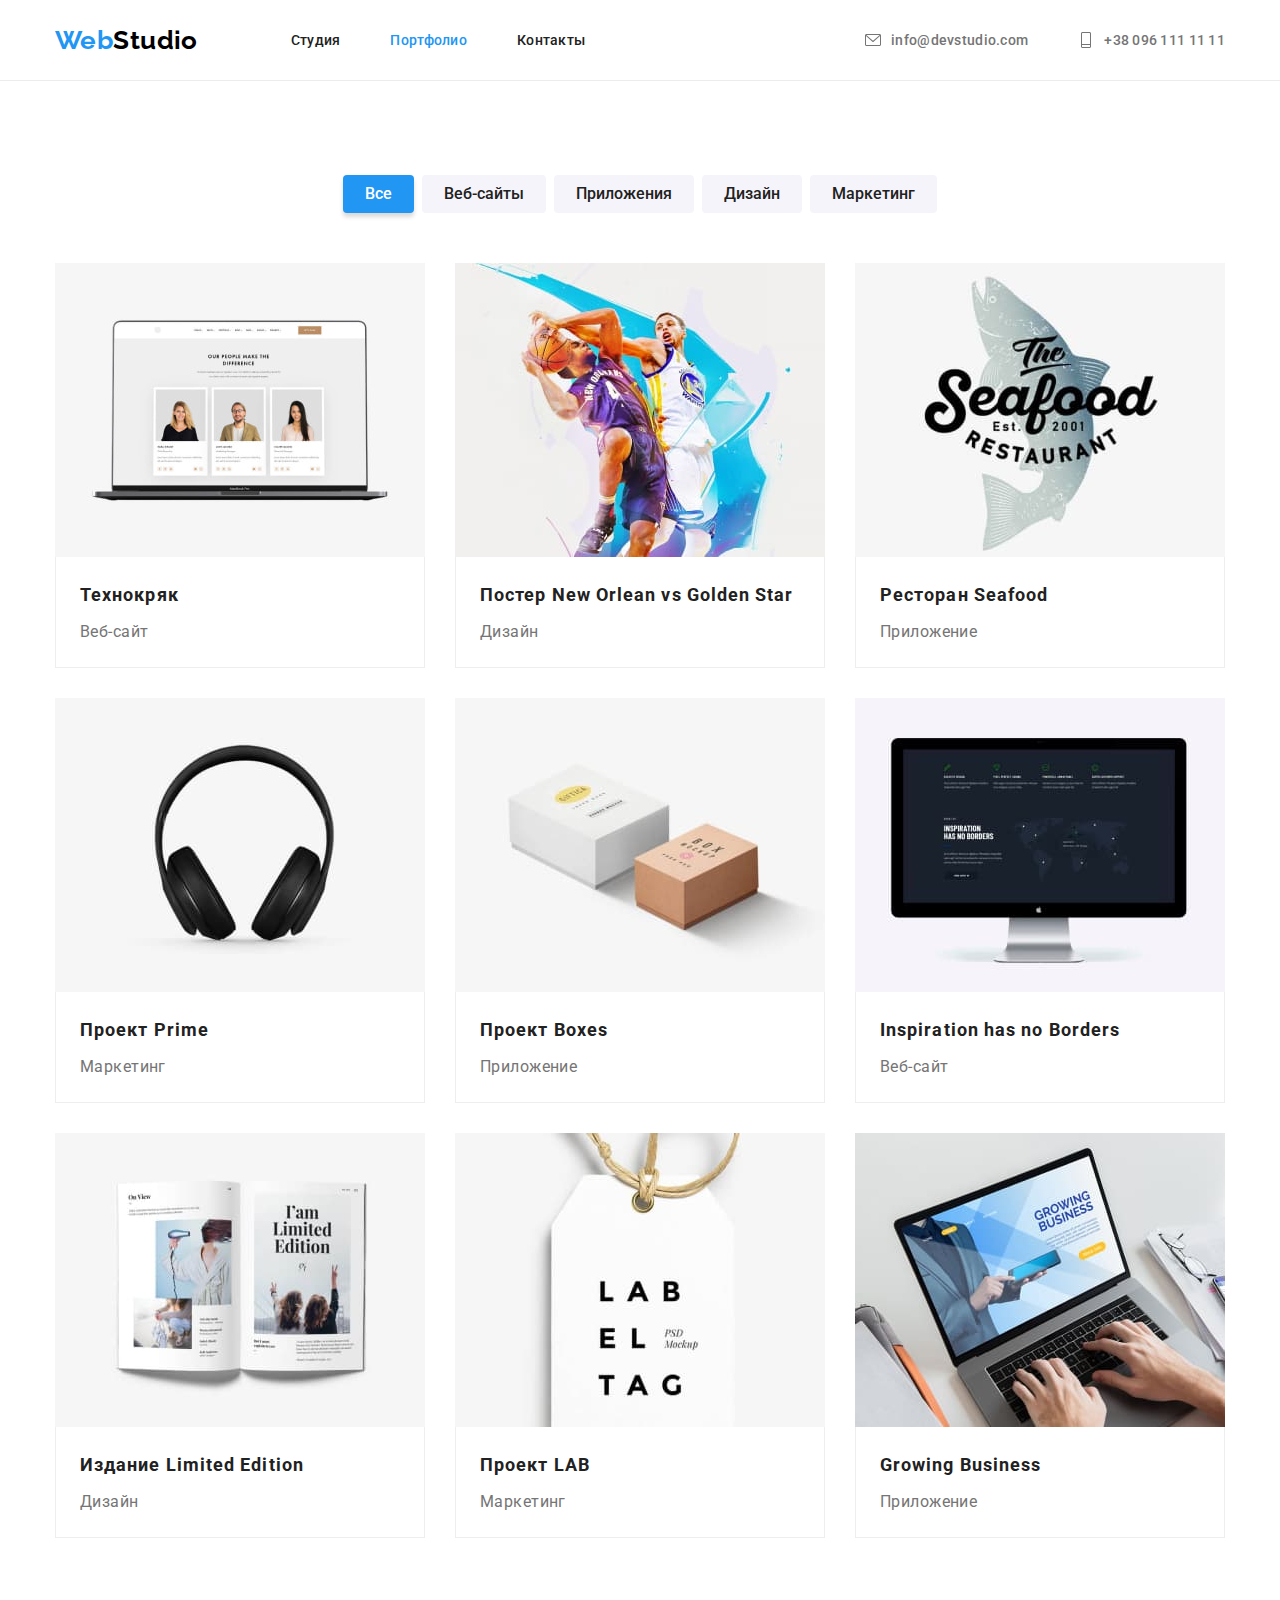
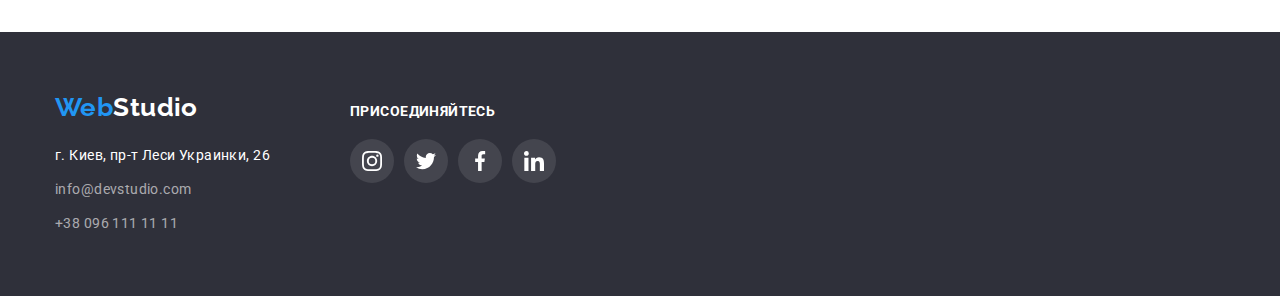
==== portfolio.html @ a2f7e4a9 "Initial commit" ====
<!DOCTYPE html>
<html lang="ru">
  <head>
    <meta charset="UTF-8" />
    <meta http-equiv="X-UA-Compatible" content="IE=edge" />
    <meta name="viewport" content="width=device-width, initial-scale=1.0" />
    <title>goit-markup-hw-05</title>
    <link
      href="https://fonts.googleapis.com/css2?family=Raleway:wght@700&family=Roboto:wght@400;500;700&family=Tangerine:wght@700&display=swap"
      rel="stylesheet"
    />
    <link
      rel="stylesheet"
      href="https://cdnjs.cloudflare.com/ajax/libs/modern-normalize/1.1.0/modern-normalize.min.css"
    />
    <link
      rel="stylesheet"
      href="https://cdnjs.cloudflare.com/ajax/libs/modern-normalize/1.1.0/modern-normalize.min.css"
    />
    <link rel="stylesheet" href="./css/styles.css" />
  </head>
  <body>
    <!--Шапка сайта-->
    <header class="page-header">
      <div class="container">
        <nav class="nav">
          <a href="./index.html" class="logo"
            ><span class="accent">Web</span>Studio</a
          >
          <ul class="nav-list list">
            <li class="item">
              <a class="link" href="./index.html">Студия</a>
            </li>
            <li class="item">
              <a class="link current" href="./portfolio.html">Портфолио</a>
            </li>
            <li class="item">
              <a class="link" href="#">Контакты</a>
            </li>
          </ul>
        </nav>
        <ul class="contacts-list list">
          <li class="item">
            <a class="link" href="mailto:info@devstudio.com">
              <svg class="icon-pag" width="16px" height="16px">
                <use href="./images/sprite.svg#icon-mail">
              </svg>
              info@devstudio.com</a
            >
          </li>
          <li class="item">
            <a class="link" href="tel:+380961111111">
              <svg class="icon-pag" width="16px" height="16px">
                <use href="./images/sprite.svg#icon-phone">
              </svg>
              +38 096 111 11 11</a
            >
          </li>
        </ul>
      </div>
    </header>
    <main>
      <!--Услуги кнопки-->
      <section class="section">
        <div class="container">
          <h2 class="hidden">Наши услуги</h2>

          <!-- portfolio-list -->

          <ul class="portfolio-list list">
            <li class="flex-element">
              <button type="button" class="portfolio-button acctive">
                Все
              </button>
            </li>
            <li class="flex-element">
              <button type="button" class="portfolio-button">Веб-сайты</button>
            </li>
            <li class="flex-element">
              <button type="button" class="portfolio-button">Приложения</button>
            </li>
            <li class="flex-element">
              <button type="button" class="portfolio-button">Дизайн</button>
            </li>
            <li class="flex-element">
              <button type="button" class="portfolio-button">Маркетинг</button>
            </li>
          </ul>

          <!-- portfolio-page -->

          <ul class="list portfolio-page">
            <li class="flex-element">
              <a class="link" href="#">
                <div class="slider-box">
                  <img
                    src="./images/service1.jpg"
                    alt="монитор ноутбука"
                    width="370"
                    height="294"
                  />
                  <p class="slider-text">Ресурс предлагает комплексные предложения с разным уровнем функционала и сервисов. Все это позволит посетителю получить исчерпывающие сведения о компании или частном лице.</p>
                </div>
                <div class="box">
                  <h3 class="title">Технокряк</h3>
                  <p class="text">Веб-сайт</p>
                </div>
              </a>
            </li>
            <li class="flex-element">
              <a class="link" href="#">
                <div class="slider-box">
                <img
                src="./images/service2.jpg"
                alt="два парня играют в баскетбол"
                width="370"
                height="294"
              />
              <p class="slider-text">Ресурс предлагает комплексные предложения с разным уровнем функционала и сервисов. Все это позволит посетителю получить исчерпывающие сведения о компании или частном лице.</p>
              </div>
              <div class="box">
                <h3 class="title">Постер New Orlean vs Golden Star</h3>
                <p class="text">Дизайн</p>
              </div>
              </a>
            </li>
            <li class="flex-element">
              <a class="link" href="#">
                <div class="slider-box">
                <img
                src="./images/service3.jpg"
                alt="логотип в виде рыбы"
                width="370"
                height="294"
              />
              <p class="slider-text">Ресурс предлагает комплексные предложения с разным уровнем функционала и сервисов. Все это позволит посетителю получить исчерпывающие сведения о компании или частном лице.</p>
              </div>
              <div class="box">
                <h3 class="title">Ресторан Seafood</h3>
                <p class="text">Приложение</p>
              </div>
              </a>
            </li>
            <li class="flex-element">
              <a class="link" href="#">
                <div class="slider-box">
                <img
                src="./images/service4.jpg"
                alt="наушники"
                width="370"
                height="294"
              />
              <p class="slider-text">Ресурс предлагает комплексные предложения с разным уровнем функционала и сервисов. Все это позволит посетителю получить исчерпывающие сведения о компании или частном лице.</p>
              </div>
              <div class="box">
                <h3 class="title">Проект Prime</h3>
                <p class="text">Маркетинг</p>
              </div>
              </a>
            </li>
            <li class="flex-element">
              <a class="link" href="">
                <div class="slider-box">
                <img
                src="./images/service5.jpg"
                alt="два бокса"
                width="370"
                height="294"
              />
              <p class="slider-text">Ресурс предлагает комплексные предложения с разным уровнем функционала и сервисов. Все это позволит посетителю получить исчерпывающие сведения о компании или частном лице.</p>
              </div>
              <div class="box">
                <h3 class="title">Проект Boxes</h3>
                <p class="text">Приложение</p>
              </div>
              </a>
            </li>
            <li class="flex-element">
              <a class="link" href="#">
                <div class="slider-box">
                <img
                src="./images/service6.jpg"
                alt="монитор"
                width="370"
                height="294"
              />
              <p class="slider-text">Ресурс предлагает комплексные предложения с разным уровнем функционала и сервисов. Все это позволит посетителю получить исчерпывающие сведения о компании или частном лице.</p>
              </div>
              <div class="box">
                <h3 class="title">Inspiration has no Borders</h3>
                <p class="text">Веб-сайт</p>
              </div>
              </a>
            </li>
            <li class="flex-element">
              <a class="link" href="">
                <div class="slider-box">
                <img
                src="./images/service7.jpg"
                alt="открытая книга"
                width="370"
                height="294"
              />
              <p class="slider-text">Ресурс предлагает комплексные предложения с разным уровнем функционала и сервисов. Все это позволит посетителю получить исчерпывающие сведения о компании или частном лице.</p>
              </div>
              <div class="box">
                <h3 class="title">Издание Limited Edition</h3>
                <p class="text">Дизайн</p>
              </div>
              </a>
            </li>
            <li class="flex-element">
              <a class="link" href="">
                <div class="slider-box">
                <img
                src="./images/service8.jpg"
                alt="бейджик на верёвке"
                width="370"
                height="294"
              />
              <p class="slider-text">Ресурс предлагает комплексные предложения с разным уровнем функционала и сервисов. Все это позволит посетителю получить исчерпывающие сведения о компании или частном лице.</p>
              </div>
              <div class="box">
                <h3 class="title">Проект LAB</h3>
                <p class="text">Маркетинг</p>
              </div>
              </a>
            </li>
            <li class="flex-element">
              <a class="link" href="">
                <div class="slider-box">
                <img
                src="./images/service9.jpg"
                alt="парень печатает на ноутбуке"
              />
              <p class="slider-text">Ресурс предлагает комплексные предложения с разным уровнем функционала и сервисов. Все это позволит посетителю получить исчерпывающие сведения о компании или частном лице.</p>
              </div>
              <div class="box">
                <h3 class="title">Growing Business</h3>
                <p class="text">Приложение</p>
              </div>
              </a>
            </li>
          </ul>
        </div>
      </section>
    </main>
    <!--Подвал сайта-->
    <footer class="footer">
      <div class="container">
        <div class="footer-flex">
          <a href="./index.html" class="logo"
            ><span class="accent">Web</span>Studio</a
          >
          <address class="footer-address">
            <ul class="contacts-nav list">
              <li class="address-item">
                <a
                  href="https://goo.gl/maps/D3uRbkzvZpGUqhTm6"
                  target="_blank"
                  rel="noopener noreferrer"
                  class="link"
                  >г. Киев, пр-т Леси Украинки, 26</a
                >
              </li>
              <li class="item">
                <a href="mailto:info@devstudio.com" class="link"
                  >info@devstudio.com</a
                >
              </li>
              <li class="item">
                <a href="tel:+380961111111" class="link">+38 096 111 11 11</a>
              </li>
            </ul>
          </address>
        </div>
        <div class="footer-flex">
          <h3 class="title">присоединяйтесь</h3>
          <ul class="list-sicials">
            <li class="social-item"
              ><a class="sicial-link" href="" aria-label="instagram">
                <svg width="20" height="20">
                  <use href="./images/sprite.svg#icon-instagram" />
                </svg> </a
            ></li>
            <li class="social-item"
              ><a class="sicial-link" href="" aria-label="twitter">
                <svg width="20" height="20">
                  <use href="./images/sprite.svg#icon-twitter" />
                </svg> </a
            ></li>
            <li class="social-item"
              ><a class="sicial-link" href="" aria-label="facebook">
                <svg width="20" height="20">
                  <use href="./images/sprite.svg#icon-facebook" />
                </svg> </a
            ></li>
            <li class="social-item"
              ><a class="sicial-link" href="" aria-label="linkedin">
                <svg width="20" height="20">
                  <use href="./images/sprite.svg#icon-linkedin" />
                </svg> </a
            ></li>
          </ul>
        </div>
      </div>
    </footer>
  </body>
</html>
---- css/styles.css ----
:root {
  --primary-white-color: #fff;
  --primary-text-color: #757575;
  --title-text-color: #212121;
  --accant-color: #2196f3;
  --portfolio-btn-color: #f5f4fa;
  --social-icon-color: #afb1b8;
  --slider-text-color: rgba(33, 150, 243, 0.9);
}

body {
  position: relative;
  font-family: "Roboto", sans-serif;
  font-size: 14px;
  line-height: 1.714;
  letter-spacing: 0.03em;

  color: var(--primary-text-color);
  background-color: var(--primary-white-color);
}

img {
  display: block;
}

.list {
  padding: 0;
  margin: 0;
  list-style: none;
}
.hidden {
  position: absolute;
  white-space: nowrap;
  width: 1px;
  height: 1px;
  overflow: hidden;
  border: 0;
  padding: 0;
  clip: rect(0 0 0 0);
  clip-path: inset(50%);
  margin: -1px;
}
.link {
  display: block;
  text-decoration: none;

  transition-property: color;
  transition-duration: 250ms;
  transition-timing-function: cubic-bezier(0.4, 0, 0.2, 1);
}

.container {
  width: 1200px;
  padding-left: 15px;
  padding-right: 15px;
  margin: 0 auto;
}

/* logo */
.logo {
  font-family: "Raleway", sans-serif;
  text-decoration: none;
  font-weight: 700;
  font-size: 26px;
  line-height: 1.192;

  color: #000;
}

.page-header .logo {
  margin-right: 93px;
  padding-top: 24px;
  padding-bottom: 24px;
}

/* page-header */

.page-header {
  border-bottom: 1px solid #ececec;
}

.page-header .container,
.nav-list {
  display: flex;
}
.page-header .nav {
  display: flex;
  align-items: center;
}

.contacts-list {
  display: flex;
  margin-left: auto;
}

.contacts-list .link {
  display: flex;
}

.contacts-list .icon-pag {
  margin-right: 10px;
  fill: var(--primary-text-color);

  transition-property: fill;
  transition-duration: 250ms;
  transition-timing-function: cubic-bezier(0.4, 0, 0.2, 1);
}

.contacts-list .link:hover .icon-pag,
.contacts-list .link:focus .icon-pag {
  fill: var(--accant-color);
}

.nav-list .link,
.contacts-list .link {
  padding-top: 32px;
  padding-bottom: 32px;
}

.nav-list .item:not(:last-child),
.contacts-list .item:not(:last-child) {
  margin-right: 50px;
}

.nav-list .link,
.contacts-list .link {
  font-weight: 500;
  line-height: 1.142;
  letter-spacing: 0.02em;

  color: var(--title-text-color);
}

.nav-list .link {
  position: relative;
}

.nav-list .link::after {
  content: "";
  display: inline-block;
  width: 100%;
  height: 4px;
  position: absolute;
  bottom: -1px;
  left: 0;
  border-radius: 2px;

  transition-property: background-color;
  transition-duration: 250ms;
  transition-timing-function: cubic-bezier(0.4, 0, 0.2, 1);
}

.nav-list .link:hover.link::after {
  background-color: var(--accant-color);
}

.contacts-list .link {
  color: var(--primary-text-color);
}

.link:hover,
.link:focus,
.nav .current,
.accent {
  color: var(--accant-color);
}

/* hero */

.hero {
  background-image: linear-gradient(
      to right,
      rgba(47, 48, 58, 0.4),
      rgba(47, 48, 58, 0.4)
    ),
    url("../images/hero-bg.jpg");
  background-position: center top;
  background-repeat: no-repeat;

  width: 1600px;
  margin: 0 auto;
  padding-top: 200px;
  padding-bottom: 200px;
  text-align: center;
}

.footer {
  background-color: #2f303a;
}

.hero .title {
  max-width: 696px;
  margin: 0 auto 30px auto;

  font-weight: 900;
  font-size: 44px;
  line-height: 1.363;
  letter-spacing: 0.06em;
  text-transform: uppercase;

  color: var(--primary-white-color);
}

.hero .button {
  padding: 10px 32px;
  cursor: pointer;
  border: none;

  font-weight: 700;
  font-size: 16px;
  line-height: 1.875;
  letter-spacing: 0.06em;

  color: var(--primary-white-color);
  background-color: var(--accant-color);
  border-radius: 4px;

  transition-property: background-color, box-shadow;
  transition-duration: 250ms;
  transition-timing-function: cubic-bezier(0.4, 0, 0.2, 1);
}

.hero .button:hover {
  background-color: #188ce8;
  box-shadow: 0px 4px 4px rgba(0, 0, 0, 0.15);
}

/* section */

.section {
  padding: 94px 0;
}

.section .title {
  color: var(--title-text-color);
}

.section .section-title {
  font-size: 36px;
  line-height: 1.166;
  text-align: center;

  color: var(--title-text-color);
}

.section-title {
  margin-top: 0;
  margin-bottom: 50px;
}

/* features */

.features-item::before {
  content: "";
  display: block;
  width: 270px;
  height: 120px;
  border-radius: 4px;
  background-color: #f5f4fa;

  background-position: center center;
  background-size: 70px 70px;
  background-repeat: no-repeat;
  margin-bottom: 30px;
}

.features-icon1::before {
  background-image: url("../images/antenna.svg");
}
.features-icon2::before {
  background-image: url("../images/clock.svg");
}
.features-icon3::before {
  background-image: url("../images/diagram.svg");
}
.features-icon4::before {
  background-image: url("../images/astronaut.svg");
}

.features {
  padding-bottom: 0;
}

.features-list {
  display: flex;
}

.features-list .flex-element {
  width: 270px;
}

.features-list .flex-element:not(:last-child) {
  margin-right: 30px;
}

.features-list .title {
  margin-top: 0;
  margin-bottom: 10px;

  font-size: 14px;
  line-height: 1.142;
  text-transform: uppercase;
}

.features-list .text {
  margin: 0;
}

/* work */

.work {
  padding-top: 94px;
  padding-bottom: 94px;
}

.work-list {
  display: flex;
  line-height: 0;
}

.work-list .flex-element:not(:last-child) {
  margin-right: 30px;
}

.work-list .flex-element {
  position: relative;
}

.work-list .title {
  position: absolute;
  bottom: 0;
  left: 0;
  margin: 0;
  padding: 27px 0;
  width: 100%;
  text-align: center;
  font-size: 14px;
  line-height: 1.142;
  text-transform: uppercase;
  color: var(--primary-white-color);
  background-color: rgba(47, 48, 58, 0.8);
}

/* team */

.team-list {
  display: flex;
}

.team-list .flex-element {
  border-radius: 0 0 4px 4px;
  box-shadow: 0px 4px 4px 0px rgba(0, 0, 0, 0.25);

  background-color: var(--primary-white-color);
}

.team-list .flex-element:not(:last-child) {
  margin-right: 30px;
}

.team {
  padding-top: 94px;
  padding-bottom: 94px;
  background-color: #f5f4fa;
}

.team-list-box {
  padding: 30px 10px;
}

.team-list .title,
.team-list .text {
  margin: 0;

  font-size: 16px;
  line-height: 1.187;
  text-align: center;
}

.team-list .title {
  margin-bottom: 10px;
}

.team-list .text {
  margin-bottom: 16px;
}

/* list-sicials */

.list-sicials {
  display: flex;
  list-style: none;
  justify-content: center;
  align-items: center;
  padding: 0;
  margin: 0;
}

.list-sicials .social-item:not(:last-child) {
  margin-right: 10px;
}

.list-sicials .sicial-link {
  width: 44px;
  height: 44px;
  border-radius: 50%;
  display: flex;
  justify-content: center;
  align-items: center;

  transition-property: background-color;
  transition-duration: 250ms;
  transition-timing-function: cubic-bezier(0.4, 0, 0.2, 1);
}

.sicial-link svg {
  fill: var(--social-icon-color);

  transition-property: fill;
  transition-duration: 250ms;
  transition-timing-function: cubic-bezier(0.4, 0, 0.2, 1);
}

.list-sicials .sicial-link:hover,
.list-sicials .sicial-link:focus {
  background-color: var(--accant-color);
}

.sicial-link:hover > svg,
.sicial-link:focus > svg {
  fill: var(--primary-white-color);
}

/* clients */

.clients-list {
  display: flex;
  justify-content: center;
}

.clients-list .clients-link {
  width: 170px;
  height: 92px;
  display: flex;
  justify-content: center;
  align-items: center;
  border: 1px solid var(--social-icon-color);
  border-radius: 4px;

  transition-property: border-color;
  transition-duration: 250ms;
  transition-timing-function: cubic-bezier(0.4, 0, 0.2, 1);
}

.clients-link svg {
  fill: var(--social-icon-color);

  transition-property: fill;
  transition-duration: 250ms;
  transition-timing-function: cubic-bezier(0.4, 0, 0.2, 1);
}

.clients-list .clients-link:hover svg,
.clients-list .clients-link:focus svg {
  fill: var(--accant-color);
}

.clients-item .clients-link:hover,
.clients-item .clients-link:focus {
  border-color: var(--accant-color);
}

.clients-item:not(:last-child) {
  margin-right: 30px;
}

/* footer */

.footer > .container {
  display: flex;
  align-items: baseline;
}

.footer-flex:not(:last-child) {
  margin-right: 80px;
}

.footer {
  padding-top: 60px;
  padding-bottom: 60px;
}

.footer .link {
  font-style: normal;
  color: var(--title-text-color);
}

.footer .link:hover,
.footer .link:focus {
  color: var(--accant-color);
}

.footer .link {
  color: rgba(255, 255, 255, 0.6);
}

.footer .logo,
.address-item .link,
.address-item .link:hover,
.address-item .link.footer {
  color: var(--primary-white-color);
}

.footer-address {
  margin-top: 20px;
}

.contacts-nav .address-item {
  margin-bottom: 10px;
}
.contacts-nav .item:not(:last-child) {
  margin-bottom: 10px;
}

.footer .title {
  margin: 0;
  margin-bottom: 20px;

  font-size: 14px;
  line-height: 1.142;
  letter-spacing: 0.03em;
  text-transform: uppercase;

  color: var(--primary-white-color);
}

.footer-flex .sicial-link {
  background-color: rgba(255, 255, 255, 0.1);
}

.footer-flex svg {
  fill: var(--primary-white-color);
}

/* portfolio-list */

.portfolio-list {
  margin-bottom: 50px;
  display: flex;
  justify-content: center;
}

.portfolio-list .flex-element:not(:last-child) {
  margin-right: 8px;
}

.portfolio-button {
  padding: 6px 22px;
  border-radius: 4px;

  cursor: pointer;
  border: none;

  font-family: "Roboto", sans-serif;
  font-weight: 500;
  font-size: 16px;
  line-height: 1.625;

  color: var(--title-text-color);
  background-color: var(--portfolio-btn-color);

  transition-property: background-color, color, box-shadow;
  transition-duration: 250ms;
  transition-timing-function: cubic-bezier(0.4, 0, 0.2, 1);
}

.portfolio-button:hover,
.portfolio-button:focus,
.acctive {
  color: var(--primary-white-color);
  background-color: var(--accant-color);
  box-shadow: 0px 4px 4px rgba(0, 0, 0, 0.15);
}

/*page-portfolio */

.portfolio-page {
  display: flex;
  flex-wrap: wrap;
}

.portfolio-page .flex-element {
  margin-right: 30px;
  margin-bottom: 30px;
  /* overflow: hidden; */

  transition-property: box-shadow;
  transition-duration: 250ms;
  transition-timing-function: cubic-bezier(0.4, 0, 0.2, 1);
}

.portfolio-page .flex-element:nth-child(3n) {
  margin-right: 0;
}

.portfolio-page .flex-element:nth-last-child(-n + 3) {
  margin-bottom: 0;
}

.portfolio-page .link:hover {
  box-shadow: 0px 1px 1px rgba(0, 0, 0, 0.12), 0px 4px 4px rgba(0, 0, 0, 0.06),
    1px 4px 6px rgba(0, 0, 0, 0.16);
}

.portfolio-page .title {
  margin: 0;
  margin-bottom: 4px;

  font-size: 18px;
  line-height: 2;
  letter-spacing: 0.06em;
}

.portfolio-page .text {
  margin: 0;
  font-size: 16px;
  line-height: 1.875;
}

.portfolio-page .box {
  padding: 20px 24px;
  border-right: 1px solid #eeeeee;
  border-bottom: 1px solid #eeeeee;
  border-left: 1px solid #eeeeee;
}

.portfolio-page .text {
  color: var(--primary-text-color);
}

.slider-box {
  position: relative;
  overflow: hidden;
}

.portfolio-page .slider-text {
  position: absolute;
  top: 0;
  left: 0;
  width: 100%;
  height: 100%;
  transform: translateY(100%);

  margin: 0;
  padding: 63px 24px 0 24px;

  font-size: 18px;
  line-height: 1.555;
  letter-spacing: 0.03em;

  color: var(--primary-white-color);
  background-color: var(--slider-text-color);

  transition-property: transform;
  transition-duration: 250ms;
  transition-timing-function: cubic-bezier(0.4, 0, 0.2, 1);
}

.portfolio-page .link:hover .slider-text {
  transform: translateY(0);
}

/* bacldrop */

.backdrop {
  position: fixed;
  top: 0;
  left: 0;

  display: flex;
  justify-content: center;
  align-items: center;

  width: 100%;
  height: 100%;

  opacity: 1;
  transition: opacity 250ms;

  background-color: rgba(0, 0, 0, 0.2);
}

.backdrop.is-hidden {
  opacity: 0;
  pointer-events: none;
}

.model {
  position: relative;
  width: 528px;
  height: 581px;

  box-shadow: 0px 1px 3px rgba(0, 0, 0, 0.12), 0px 1px 1px rgba(0, 0, 0, 0.14),
    0px 2px 1px rgba(0, 0, 0, 0.2);
  border-radius: 4px;

  background-color: white;
}

.button-close {
  position: absolute;
  top: 8px;
  right: 8px;

  display: flex;
  align-items: center;
  justify-content: center;

  width: 30px;
  height: 30px;

  border: 1px solid rgba(0, 0, 0, 0.1);
  border-radius: 50%;
  cursor: pointer;

  background-color: inherit;
}
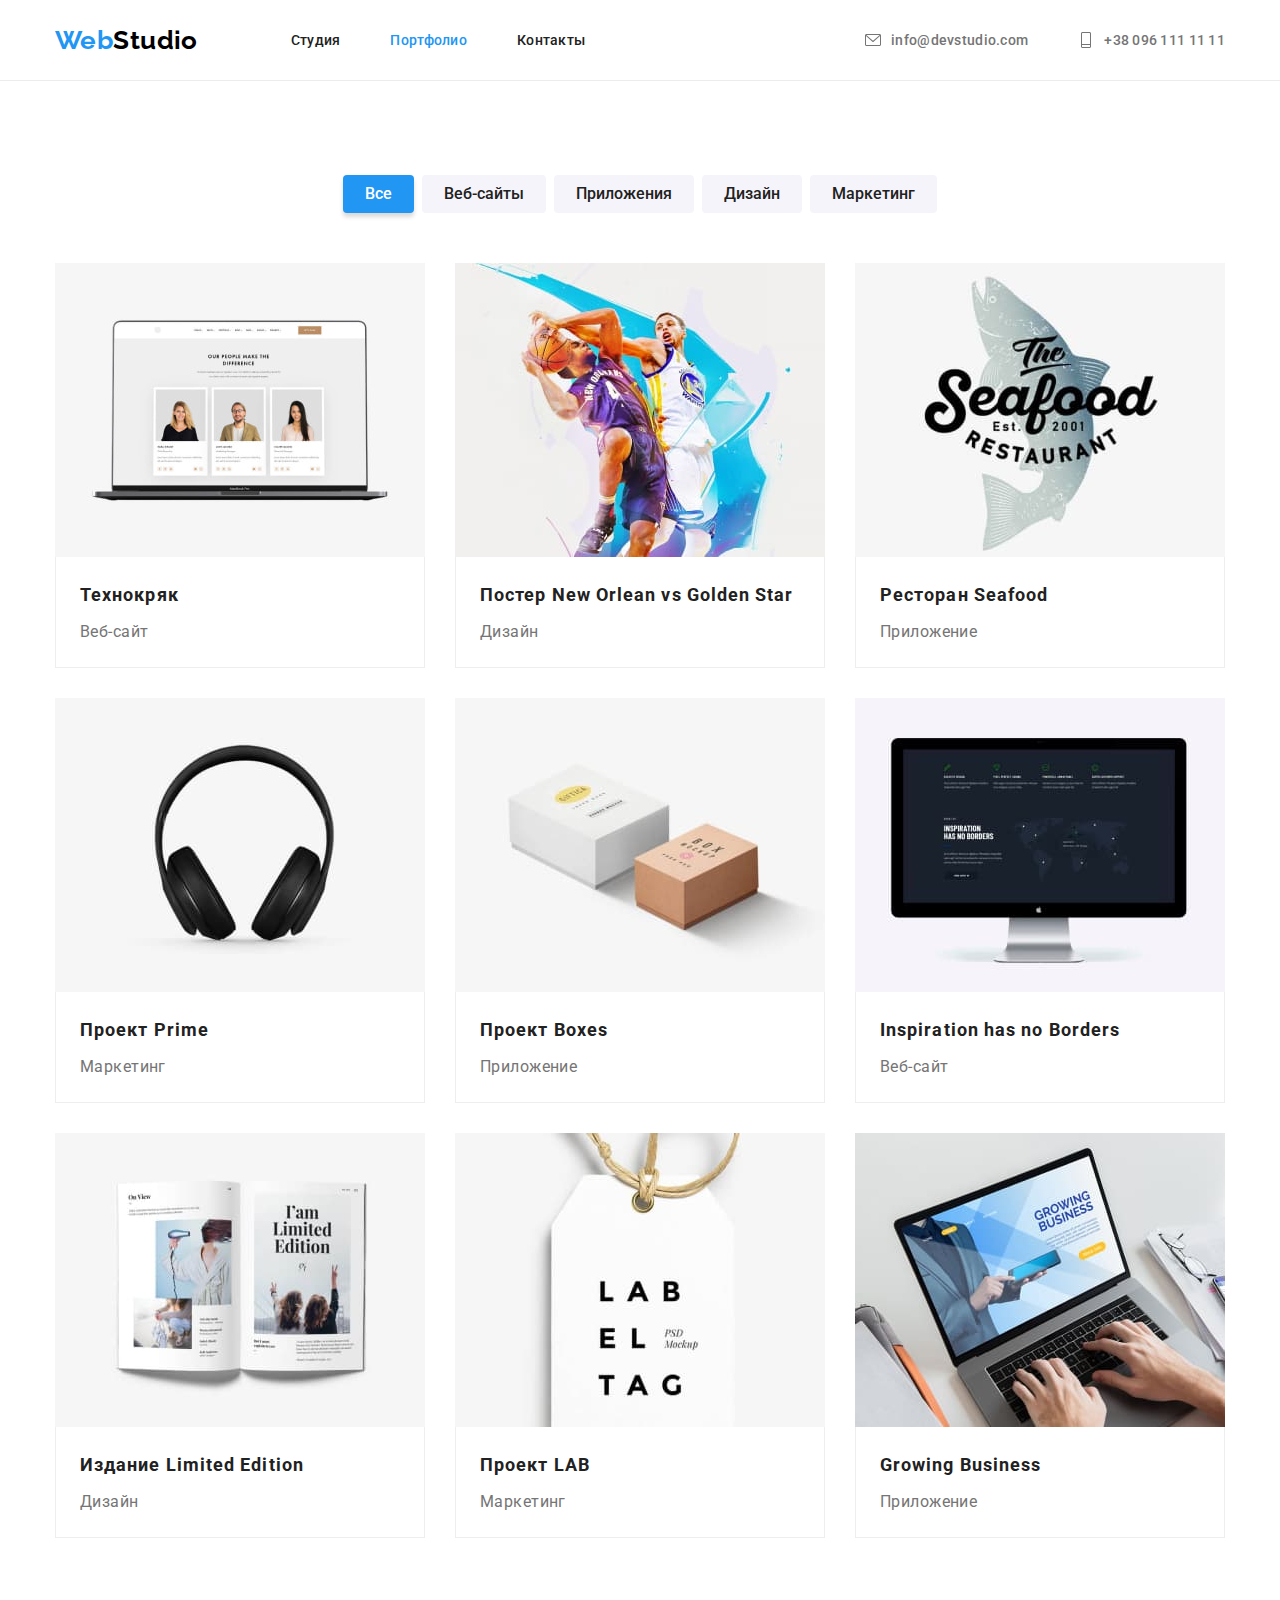
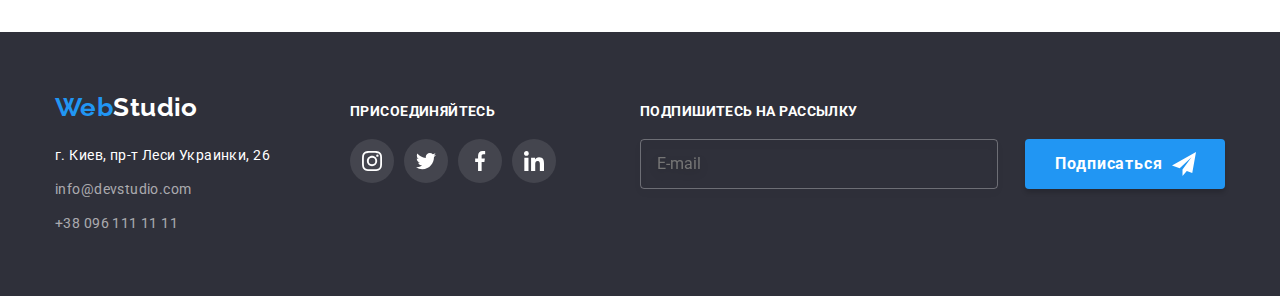
==== commit 1f11b577: "модельное окно, input, checkbox, футер форма" ====
--- a/portfolio.html
+++ b/portfolio.html
@@ -248,6 +248,7 @@
     <!--Подвал сайта-->
     <footer class="footer">
       <div class="container">
+        <div class="footer-block-left">
         <div class="footer-flex">
           <a href="./index.html" class="logo"
             ><span class="accent">Web</span>Studio</a
@@ -303,7 +304,24 @@
             ></li>
           </ul>
         </div>
+        </div>  
+
+        <div class="footer-form footer-block-right">
+        <h3 class="title">Подпишитесь на рассылку</h3>
+        <form class="form" action="">
+          <label class="footer-label">
+            <input class="form-input" type="text" name="user-subscribe" placeholder="E-mail">
+            <button class="button" type="submit">Подписаться</button>
+            <span class="footer-form-icon">
+              <svg class="icon-send" width="24" height="24">
+                <use href="./images/sprite.svg#icon-icon-send"></use>
+              </svg>
+            </span>
+          </label>
+        </form>
+      </div>
       </div>
     </footer>
+
   </body>
 </html>
--- a/css/styles.css
+++ b/css/styles.css
@@ -177,7 +177,7 @@
   background-position: center top;
   background-repeat: no-repeat;
 
-  width: 1600px;
+  max-width: 1600px;
   margin: 0 auto;
   padding-top: 200px;
   padding-bottom: 200px;
@@ -201,7 +201,7 @@
   color: var(--primary-white-color);
 }
 
-.hero .button {
+.button {
   padding: 10px 32px;
   cursor: pointer;
   border: none;
@@ -481,6 +481,15 @@
   align-items: baseline;
 }
 
+.footer-block-left {
+  display: flex;
+  width: 50%;
+  align-items: baseline;
+}
+.footer-block-right {
+  width: 50%;
+}
+
 .footer-flex:not(:last-child) {
   margin-right: 80px;
 }
@@ -539,6 +548,53 @@
 }
 
 .footer-flex svg {
+  fill: var(--primary-white-color);
+}
+
+.footer-label {
+  position: relative;
+  display: flex;
+  justify-content: space-between;
+}
+
+.footer-form .form-input {
+  padding: 15px 16px;
+  border: 1px solid rgba(255, 255, 255, 0.3);
+  filter: drop-shadow(0px 4px 4px rgba(0, 0, 0, 0.15));
+  border-radius: 4px;
+  background-color: transparent;
+  width: 358px;
+  font-size: 16px;
+  color: var(--primary-white-color);
+
+  /* transition-property: border-color;
+  transition-duration: 250ms;
+  transition-timing-function: cubic-bezier(0.4, 0, 0.2, 1); */
+}
+
+/* .footer-form .form-input:hover {
+  border-color: var(--accant-color);
+} */
+
+.footer-form .button {
+  padding: 10px 29px;
+  min-width: 200px;
+  height: 50px;
+  padding-right: 61px;
+
+  box-shadow: 0px 4px 4px rgba(0, 0, 0, 0.15);
+  border-radius: 4px;
+}
+
+.footer-form-icon {
+  position: absolute;
+  right: 29px;
+  bottom: 13px;
+
+  display: flex;
+  justify-content: center;
+  align-items: center;
+
   fill: var(--primary-white-color);
 }
 
@@ -695,10 +751,13 @@
   pointer-events: none;
 }
 
-.model {
+.backdrop .model {
   position: relative;
-  width: 528px;
-  height: 581px;
+
+  padding: 40px;
+  min-width: 528px;
+  /* height: 581px; */
+  line-height: 0;
 
   box-shadow: 0px 1px 3px rgba(0, 0, 0, 0.12), 0px 1px 1px rgba(0, 0, 0, 0.14),
     0px 2px 1px rgba(0, 0, 0, 0.2);
@@ -725,3 +784,165 @@
 
   background-color: inherit;
 }
+
+.close-icon {
+  transition-property: fill;
+  transition-duration: 250ms;
+  transition-timing-function: cubic-bezier(0.4, 0, 0.2, 1);
+}
+
+.button-close:hover .close-icon,
+.button-close:focus .close-icon {
+  fill: var(--accant-color);
+}
+
+.model-title {
+  display: block;
+  margin-bottom: 12px;
+  font-size: 20px;
+  line-height: 1.15;
+  text-align: center;
+
+  color: var(--title-text-color);
+}
+
+.model-form {
+  display: flex;
+  flex-direction: column;
+  align-items: center;
+}
+
+.label-grup {
+  position: relative;
+  width: 100%;
+}
+
+.label-grup:hover .model-input,
+.modai-comment:hover {
+  border-color: var(--accant-color);
+}
+
+.label-grup:hover .modal-icon,
+.model-input:focus + .modal-icon {
+  fill: var(--accant-color);
+}
+
+.label-grup:not(:last-child) {
+  margin-bottom: 10px;
+}
+
+.label-grup .model-input {
+  padding: 12px 42px;
+  height: 40px;
+  border: 1px solid rgba(33, 33, 33, 0.2);
+  border-radius: 4px;
+
+  transition-property: border;
+  transition-duration: 250ms;
+  transition-timing-function: cubic-bezier(0.4, 0, 0.2, 1);
+}
+
+.label-grup .model-input,
+.label-grup .modai-comment {
+  width: 100%;
+}
+
+.modai-comment {
+  display: block;
+  height: 120px;
+  padding: 12px 16px;
+  border: 1px solid rgba(33, 33, 33, 0.2);
+  border-radius: 4px;
+  resize: none;
+
+  transition-property: border;
+  transition-duration: 250ms;
+  transition-timing-function: cubic-bezier(0.4, 0, 0.2, 1);
+}
+
+.model-name {
+  display: inline-block;
+  margin-bottom: 4px;
+
+  font-size: 12px;
+  line-height: 1.16;
+  letter-spacing: 0.01em;
+
+  color: var(--primary-text-color);
+}
+
+.checkbox-name {
+  font-size: 14px;
+  line-height: 1.71;
+  margin-left: 7px;
+}
+
+.model .label-checkbox {
+  margin-bottom: 30px;
+  display: flex;
+  justify-content: center;
+  align-items: center;
+}
+
+.model .label-comment {
+  margin-bottom: 20px;
+}
+.modai-comment::placeholder {
+  line-height: 1.142;
+  letter-spacing: 0.01em;
+
+  color: rgba(117, 117, 117, 0.5);
+}
+
+.modal-icon {
+  position: absolute;
+  bottom: 12px;
+  left: 12px;
+
+  transition-property: fill;
+  transition-duration: 250ms;
+  transition-timing-function: cubic-bezier(0.4, 0, 0.2, 1);
+}
+
+.model .button {
+  display: block;
+  margin: 0 auto;
+  min-width: 200px;
+  box-shadow: 0px 4px 4px rgba(0, 0, 0, 0.15);
+}
+
+.model .button:hover {
+  background-color: #188ce8;
+}
+
+.checkbox-icon {
+  fill: var(--primary-white-color);
+}
+
+.checkbox-box {
+  display: flex;
+  justify-content: center;
+  align-items: center;
+  width: 16px;
+  height: 15px;
+
+  outline: 2px solid var(--title-text-color);
+  outline-offset: -2px;
+  border-radius: 2px;
+  pointer-events: none;
+
+  transition-property: fill, outline, background-color;
+  transition-duration: 250ms;
+  transition-timing-function: cubic-bezier(0.4, 0, 0.2, 1);
+}
+
+.model-checkbox {
+  width: 16px;
+  height: 16px;
+}
+
+.model-checkbox:checked + .checkbox-box {
+  background-color: var(--accant-color);
+  fill: var(--primary-white-color);
+  outline: 2px solid var(--accant-color);
+}
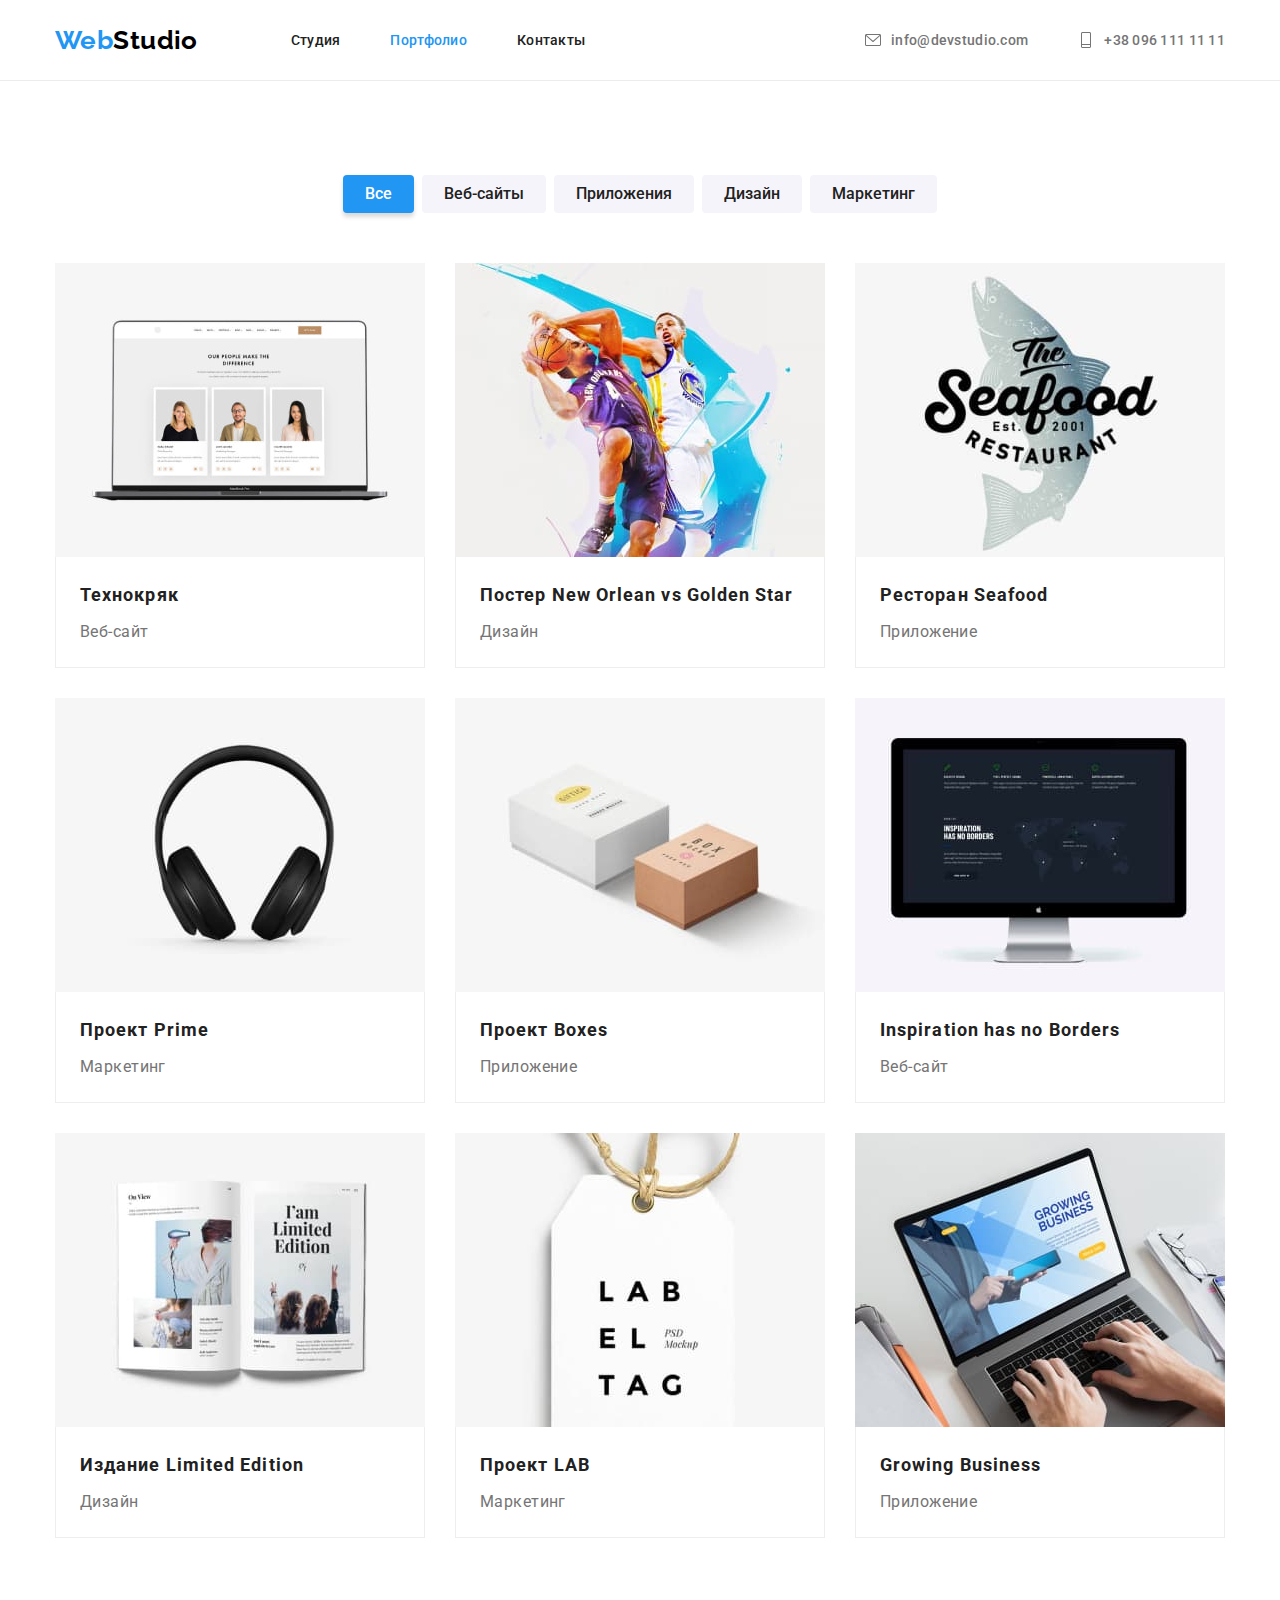
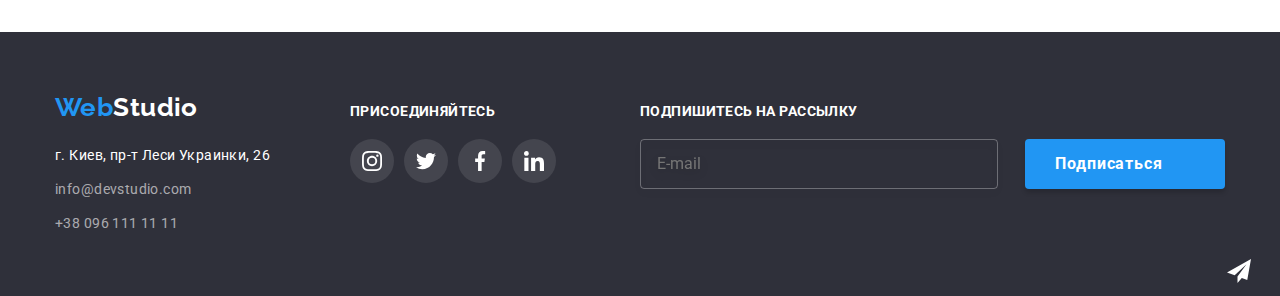
==== commit 3a053142: "правки на валидаторе html" ====
--- a/portfolio.html
+++ b/portfolio.html
@@ -4,7 +4,7 @@
     <meta charset="UTF-8" />
     <meta http-equiv="X-UA-Compatible" content="IE=edge" />
     <meta name="viewport" content="width=device-width, initial-scale=1.0" />
-    <title>goit-markup-hw-05</title>
+    <title>goit-markup-hw-06</title>
     <link
       href="https://fonts.googleapis.com/css2?family=Raleway:wght@700&family=Roboto:wght@400;500;700&family=Tangerine:wght@700&display=swap"
       rel="stylesheet"
@@ -249,77 +249,86 @@
     <footer class="footer">
       <div class="container">
         <div class="footer-block-left">
-        <div class="footer-flex">
-          <a href="./index.html" class="logo"
-            ><span class="accent">Web</span>Studio</a
-          >
-          <address class="footer-address">
-            <ul class="contacts-nav list">
-              <li class="address-item">
-                <a
-                  href="https://goo.gl/maps/D3uRbkzvZpGUqhTm6"
-                  target="_blank"
-                  rel="noopener noreferrer"
-                  class="link"
-                  >г. Киев, пр-т Леси Украинки, 26</a
-                >
+          <div class="footer-flex">
+            <a href="./index.html" class="logo"
+              ><span class="accent">Web</span>Studio</a
+            >
+            <address class="footer-address">
+              <ul class="contacts-nav list">
+                <li class="address-item">
+                  <a
+                    href="https://goo.gl/maps/D3uRbkzvZpGUqhTm6"
+                    target="_blank"
+                    rel="noopener noreferrer"
+                    class="link"
+                    >г. Киев, пр-т Леси Украинки, 26</a
+                  >
+                </li>
+                <li class="item">
+                  <a href="mailto:info@devstudio.com" class="link"
+                    >info@devstudio.com</a
+                  >
+                </li>
+                <li class="item">
+                  <a href="tel:+380961111111" class="link">+38 096 111 11 11</a>
+                </li>
+              </ul>
+            </address>
+          </div>
+          <div class="footer-flex">
+            <h3 class="title">присоединяйтесь</h3>
+            <ul class="list-sicials">
+              <li class="social-item">
+                <a class="sicial-link" href="" aria-label="instagram">
+                  <svg width="20" height="20">
+                    <use href="./images/sprite.svg#icon-instagram"></use>
+                  </svg>
+                </a>
               </li>
-              <li class="item">
-                <a href="mailto:info@devstudio.com" class="link"
-                  >info@devstudio.com</a
-                >
+              <li class="social-item">
+                <a class="sicial-link" href="" aria-label="twitter">
+                  <svg width="20" height="20">
+                    <use href="./images/sprite.svg#icon-twitter"></use>
+                  </svg>
+                </a>
               </li>
-              <li class="item">
-                <a href="tel:+380961111111" class="link">+38 096 111 11 11</a>
+              <li class="social-item">
+                <a class="sicial-link" href="" aria-label="facebook">
+                  <svg width="20" height="20">
+                    <use href="./images/sprite.svg#icon-facebook"></use>
+                  </svg>
+                </a>
+              </li>
+              <li class="social-item">
+                <a class="sicial-link" href="" aria-label="linkedin">
+                  <svg width="20" height="20">
+                    <use href="./images/sprite.svg#icon-linkedin"></use>
+                  </svg>
+                </a>
               </li>
             </ul>
-          </address>
+          </div>
         </div>
-        <div class="footer-flex">
-          <h3 class="title">присоединяйтесь</h3>
-          <ul class="list-sicials">
-            <li class="social-item"
-              ><a class="sicial-link" href="" aria-label="instagram">
-                <svg width="20" height="20">
-                  <use href="./images/sprite.svg#icon-instagram" />
-                </svg> </a
-            ></li>
-            <li class="social-item"
-              ><a class="sicial-link" href="" aria-label="twitter">
-                <svg width="20" height="20">
-                  <use href="./images/sprite.svg#icon-twitter" />
-                </svg> </a
-            ></li>
-            <li class="social-item"
-              ><a class="sicial-link" href="" aria-label="facebook">
-                <svg width="20" height="20">
-                  <use href="./images/sprite.svg#icon-facebook" />
-                </svg> </a
-            ></li>
-            <li class="social-item"
-              ><a class="sicial-link" href="" aria-label="linkedin">
-                <svg width="20" height="20">
-                  <use href="./images/sprite.svg#icon-linkedin" />
-                </svg> </a
-            ></li>
-          </ul>
-        </div>
-        </div>  
 
         <div class="footer-form footer-block-right">
-        <h3 class="title">Подпишитесь на рассылку</h3>
-        <form class="form" action="">
-          <label class="footer-label">
-            <input class="form-input" type="text" name="user-subscribe" placeholder="E-mail">
+          <h3 class="title">Подпишитесь на рассылку</h3>
+          <form class="form">
+            <label class="footer-label">
+              <input
+                class="form-input"
+                type="text"
+                name="user-subscribe"
+                placeholder="E-mail"
+              />
+            </label>
             <button class="button" type="submit">Подписаться</button>
             <span class="footer-form-icon">
               <svg class="icon-send" width="24" height="24">
                 <use href="./images/sprite.svg#icon-icon-send"></use>
               </svg>
             </span>
-          </label>
-        </form>
-      </div>
+          </form>
+        </div>
       </div>
     </footer>
 
--- a/css/styles.css
+++ b/css/styles.css
@@ -551,10 +551,13 @@
   fill: var(--primary-white-color);
 }
 
+.footer-form .form {
+  display: flex;
+  justify-content: space-between;
+}
+
 .footer-label {
   position: relative;
-  display: flex;
-  justify-content: space-between;
 }
 
 .footer-form .form-input {
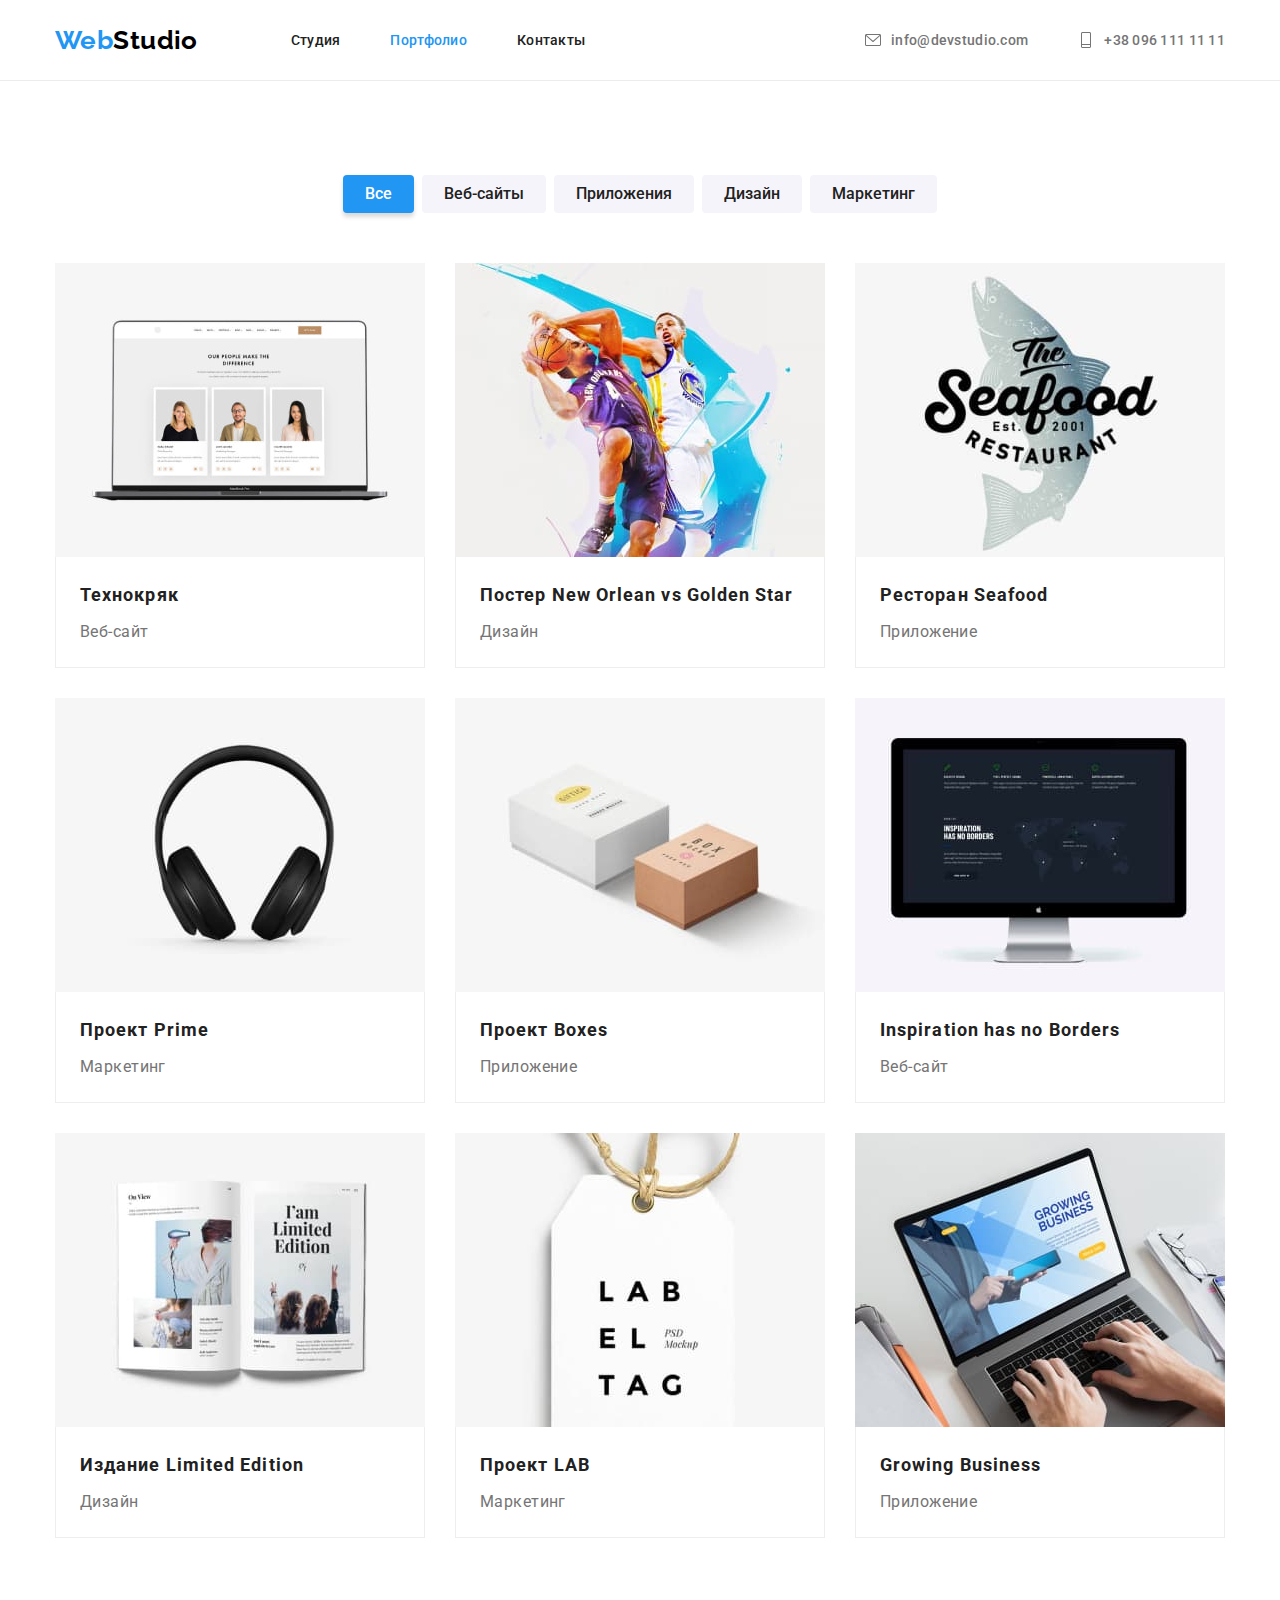
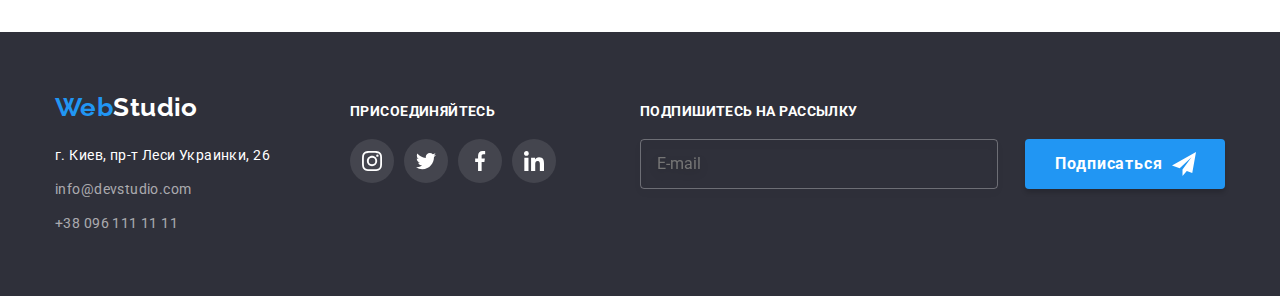
==== commit b3aeccc8: "провки в футере и модалке" ====
--- a/portfolio.html
+++ b/portfolio.html
@@ -313,20 +313,18 @@
         <div class="footer-form footer-block-right">
           <h3 class="title">Подпишитесь на рассылку</h3>
           <form class="form">
-            <label class="footer-label">
-              <input
-                class="form-input"
-                type="text"
-                name="user-subscribe"
-                placeholder="E-mail"
-              />
-            </label>
-            <button class="button" type="submit">Подписаться</button>
-            <span class="footer-form-icon">
+            <input
+              class="form-input"
+              type="text"
+              name="user-subscribe"
+              placeholder="E-mail"
+            />
+            <button class="button" type="submit">
+              Подписаться
               <svg class="icon-send" width="24" height="24">
                 <use href="./images/sprite.svg#icon-icon-send"></use>
               </svg>
-            </span>
+            </button>
           </form>
         </div>
       </div>
--- a/css/styles.css
+++ b/css/styles.css
@@ -552,6 +552,7 @@
 }
 
 .footer-form .form {
+  position: relative;
   display: flex;
   justify-content: space-between;
 }
@@ -589,14 +590,10 @@
   border-radius: 4px;
 }
 
-.footer-form-icon {
+.footer-form .icon-send {
   position: absolute;
   right: 29px;
-  bottom: 13px;
-
-  display: flex;
-  justify-content: center;
-  align-items: center;
+  top: 13px;
 
   fill: var(--primary-white-color);
 }
@@ -839,6 +836,7 @@
   height: 40px;
   border: 1px solid rgba(33, 33, 33, 0.2);
   border-radius: 4px;
+  outline: none;
 
   transition-property: border;
   transition-duration: 250ms;
@@ -856,7 +854,8 @@
   padding: 12px 16px;
   border: 1px solid rgba(33, 33, 33, 0.2);
   border-radius: 4px;
-  resize: none;
+  /* resize: none; */
+  outline: none;
 
   transition-property: border;
   transition-duration: 250ms;
@@ -878,6 +877,10 @@
   font-size: 14px;
   line-height: 1.71;
   margin-left: 7px;
+}
+
+.label-grup .checkbox-link {
+  color: var(--accant-color);
 }
 
 .model .label-checkbox {
@@ -939,6 +942,10 @@
   transition-timing-function: cubic-bezier(0.4, 0, 0.2, 1);
 }
 
+.model-checkbox:focus + .checkbox-box {
+  border: 3px solid var(--primary-text-color);
+}
+
 .model-checkbox {
   width: 16px;
   height: 16px;
